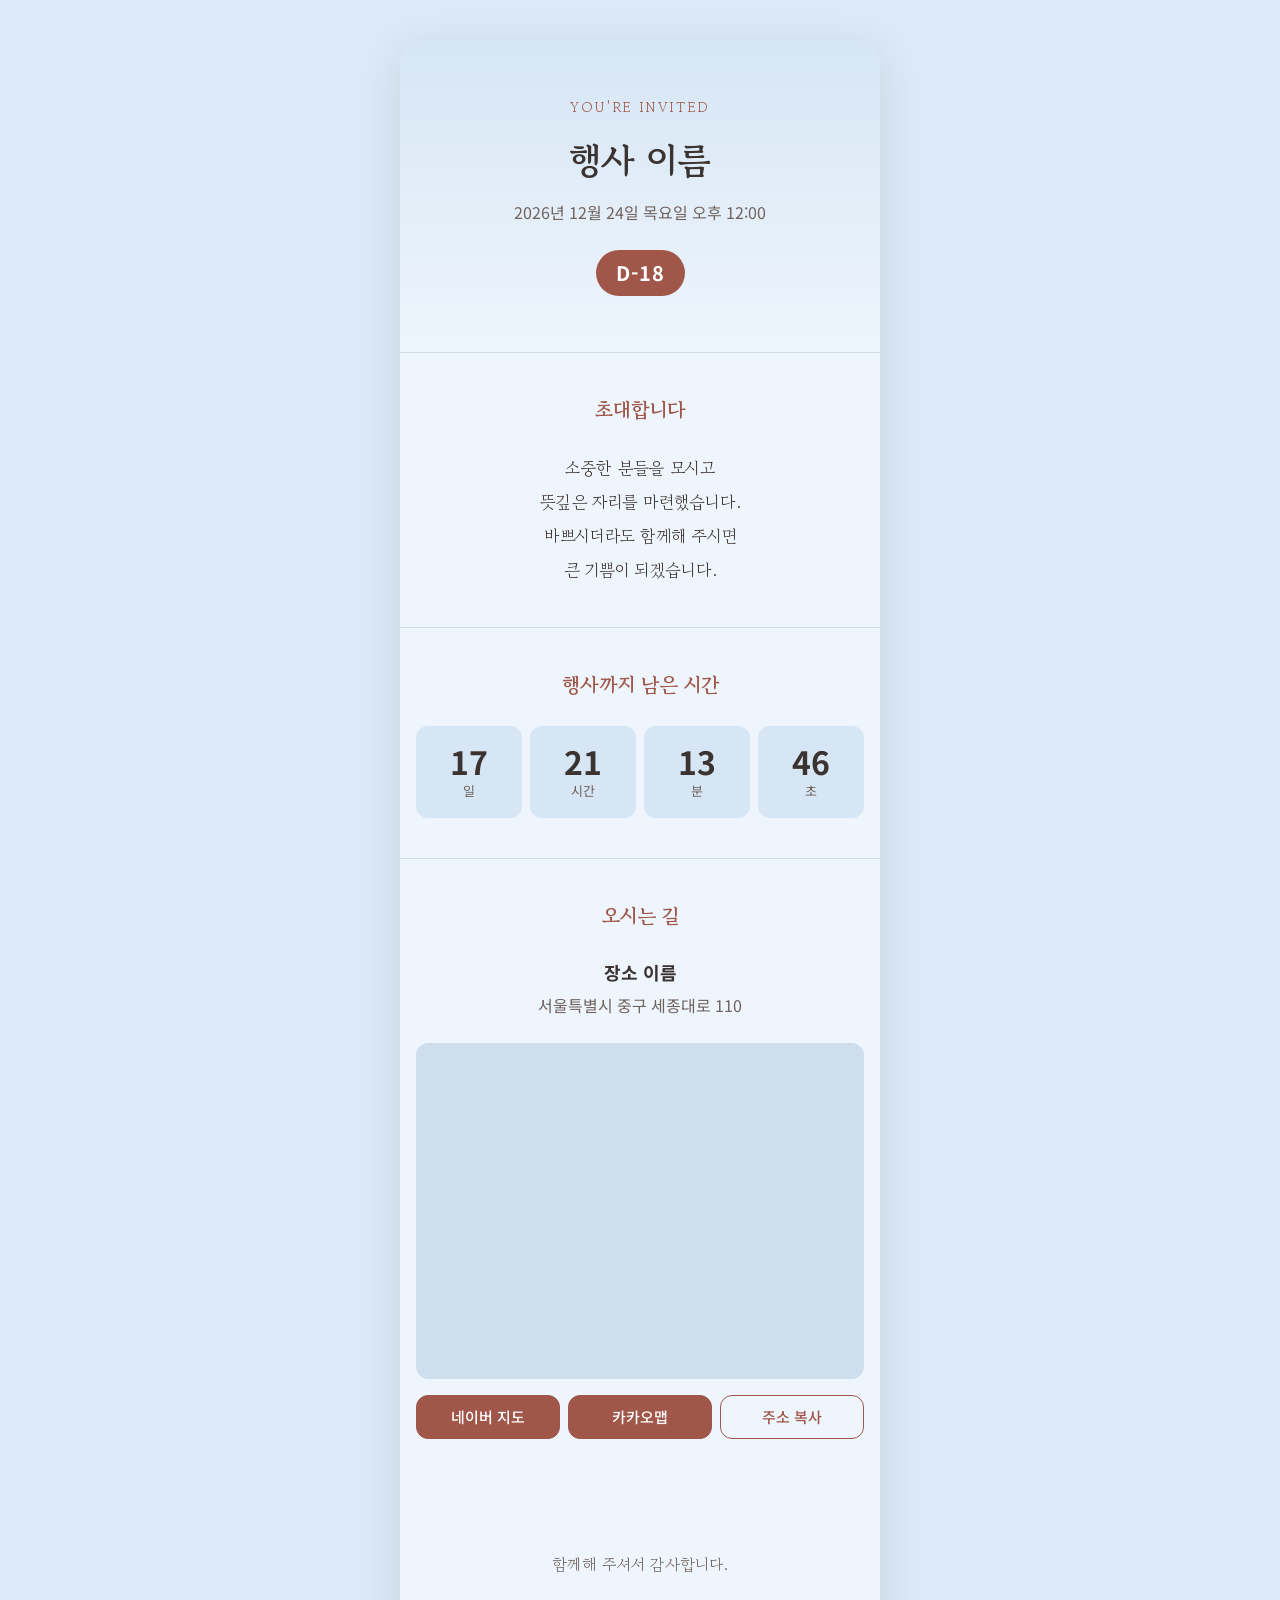
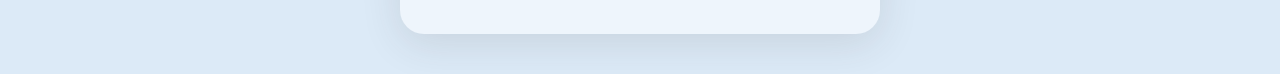
==== index.html @ 76365fe7 "모바일 반응형 초대장 첫 버전 - 순수 HTML/CSS/JS로 만든 모바일 우선 초대장 페이지 - 행사일까지 남은 시간을 보여주는 D-Day 카운트다운 - Google 지도 임베드" ====
<!DOCTYPE html>
<html lang="ko">
<head>
  <meta charset="UTF-8">
  <meta name="viewport" content="width=device-width, initial-scale=1, viewport-fit=cover">
  <title>초대장</title>
  <link rel="preconnect" href="https://fonts.googleapis.com">
  <link rel="preconnect" href="https://fonts.gstatic.com" crossorigin>
  <link href="https://fonts.googleapis.com/css2?family=Gowun+Batang:wght@400;700&family=Noto+Sans+KR:wght@400;500;700&display=swap" rel="stylesheet">
  <link rel="stylesheet" href="css/style.css">
  <script src="js/main.js" defer></script>
</head>
<body>
  <main class="card">
    <header class="hero">
      <p class="hero-eyebrow">You're invited</p>
      <h1 class="hero-title" data-event="title">행사 이름</h1>
      <p class="hero-date" data-event="dateText">날짜</p>
      <p class="dday-badge" id="dday-badge">D-?</p>
    </header>

    <section class="section greeting">
      <h2 class="section-title">초대합니다</h2>
      <p>
        소중한 분들을 모시고<br>
        뜻깊은 자리를 마련했습니다.<br>
        바쁘시더라도 함께해 주시면<br>
        큰 기쁨이 되겠습니다.
      </p>
    </section>

    <section class="section countdown-section">
      <h2 class="section-title">행사까지 남은 시간</h2>
      <div class="countdown" id="countdown" role="timer">
        <div class="countdown-item">
          <span class="countdown-num" data-unit="days">00</span>
          <span class="countdown-label">일</span>
        </div>
        <div class="countdown-item">
          <span class="countdown-num" data-unit="hours">00</span>
          <span class="countdown-label">시간</span>
        </div>
        <div class="countdown-item">
          <span class="countdown-num" data-unit="minutes">00</span>
          <span class="countdown-label">분</span>
        </div>
        <div class="countdown-item">
          <span class="countdown-num" data-unit="seconds">00</span>
          <span class="countdown-label">초</span>
        </div>
      </div>
      <p class="countdown-message" id="countdown-message"></p>
    </section>

    <section class="section map-section">
      <h2 class="section-title">오시는 길</h2>
      <p class="place-name" data-event="placeName">장소 이름</p>
      <p class="place-address" data-event="address">주소</p>

      <div class="map-frame">
        <iframe
          id="map-iframe"
          title="행사 장소 지도"
          loading="lazy"
          referrerpolicy="no-referrer-when-downgrade"
          allowfullscreen></iframe>
      </div>

      <div class="map-buttons">
        <a class="btn" id="naver-link" target="_blank" rel="noopener">네이버 지도</a>
        <a class="btn" id="kakao-link" target="_blank" rel="noopener">카카오맵</a>
        <button class="btn btn-outline" id="copy-address" type="button">주소 복사</button>
      </div>
      <p class="copy-status" id="copy-status" aria-live="polite"></p>
    </section>

    <footer class="footer">
      <p>함께해 주셔서 감사합니다.</p>
    </footer>
  </main>
</body>
</html>
---- css/style.css ----
:root {
  --color-bg: #dceaf7;
  --color-card: #eef5fc;
  --color-text: #3b3330;
  --color-muted: #6f625c;
  --color-accent: #a0574a;
  --color-accent-soft: #d6e6f5;
  --color-line: #cfdeed;

  --font-serif: 'Gowun Batang', serif;
  --font-sans: 'Noto Sans KR', system-ui, sans-serif;

  --space-1: 0.5rem;
  --space-2: 1rem;
  --space-3: 1.5rem;
  --space-4: 2.5rem;
  --space-5: 3.5rem;

  --radius: 12px;
  --max-width: 480px;
}

*,
*::before,
*::after {
  box-sizing: border-box;
}

html {
  -webkit-text-size-adjust: 100%;
}

body {
  margin: 0;
  background: var(--color-bg);
  color: var(--color-text);
  font-family: var(--font-sans);
  font-size: 16px;
  line-height: 1.7;
  overflow-x: hidden;
}

h1,
h2,
p {
  margin: 0;
}

.card {
  max-width: var(--max-width);
  margin: 0 auto;
  min-height: 100vh;
  background: var(--color-card);
  padding-bottom: env(safe-area-inset-bottom);
}

/* 첫 화면 */
.hero {
  padding: calc(var(--space-5) + env(safe-area-inset-top)) max(16px, env(safe-area-inset-right)) var(--space-5) max(16px, env(safe-area-inset-left));
  text-align: center;
  background: linear-gradient(180deg, var(--color-accent-soft) 0%, var(--color-card) 100%);
}

.hero-eyebrow {
  font-family: var(--font-serif);
  font-size: 0.875rem;
  letter-spacing: 0.2em;
  text-transform: uppercase;
  color: var(--color-accent);
}

.hero-title {
  margin-top: var(--space-2);
  font-family: var(--font-serif);
  font-size: clamp(1.75rem, 8vw, 2.25rem);
  font-weight: 700;
  line-height: 1.3;
  word-break: keep-all;
}

.hero-date {
  margin-top: var(--space-2);
  color: var(--color-muted);
}

.dday-badge {
  display: inline-block;
  margin-top: var(--space-3);
  padding: 0.375rem 1.25rem;
  border-radius: 999px;
  background: var(--color-accent);
  color: #fff;
  font-size: 1.25rem;
  font-weight: 700;
  font-variant-numeric: tabular-nums;
  letter-spacing: 0.05em;
}

/* 공통 섹션 */
.section {
  padding: var(--space-4) 16px;
  border-top: 1px solid var(--color-line);
  text-align: center;
}

.section-title {
  margin-bottom: var(--space-3);
  font-family: var(--font-serif);
  font-size: 1.25rem;
  color: var(--color-accent);
}

.greeting p {
  font-family: var(--font-serif);
  font-size: 1.0625rem;
  line-height: 2;
}

/* 카운트다운 */
.countdown {
  display: grid;
  grid-template-columns: repeat(4, 1fr);
  gap: var(--space-1);
}

.countdown-item {
  display: flex;
  flex-direction: column;
  align-items: center;
  padding: var(--space-2) 0;
  border-radius: var(--radius);
  background: var(--color-accent-soft);
}

.countdown-num {
  font-size: clamp(1.5rem, 7vw, 2rem);
  font-weight: 700;
  line-height: 1.2;
  font-variant-numeric: tabular-nums;
}

.countdown-label {
  font-size: 0.8125rem;
  color: var(--color-muted);
}

.countdown-message {
  margin-top: var(--space-2);
  color: var(--color-muted);
}

.countdown-message:empty {
  display: none;
}

/* 지도 */
.place-name {
  font-size: 1.125rem;
  font-weight: 700;
}

.place-address {
  margin-top: 0.25rem;
  color: var(--color-muted);
  word-break: keep-all;
}

.map-frame {
  margin-top: var(--space-3);
  border-radius: var(--radius);
  overflow: hidden;
  border: 1px solid var(--color-line);
  aspect-ratio: 4 / 3;
  background: var(--color-line);
}

.map-frame iframe {
  display: block;
  width: 100%;
  height: 100%;
  border: 0;
}

.map-buttons {
  display: grid;
  grid-template-columns: repeat(3, 1fr);
  gap: var(--space-1);
  margin-top: var(--space-2);
}

.btn {
  display: flex;
  align-items: center;
  justify-content: center;
  min-height: 44px;
  padding: 0 0.5rem;
  border: 1px solid var(--color-accent);
  border-radius: var(--radius);
  background: var(--color-accent);
  color: #fff;
  font: inherit;
  font-size: 0.9375rem;
  font-weight: 500;
  text-decoration: none;
  cursor: pointer;
  transition: opacity 0.2s;
}

.btn:active {
  opacity: 0.8;
}

.btn:focus-visible {
  outline: 2px solid var(--color-text);
  outline-offset: 2px;
}

.btn-outline {
  background: transparent;
  color: var(--color-accent);
}

.copy-status {
  min-height: 1.7em;
  margin-top: var(--space-1);
  font-size: 0.875rem;
  color: var(--color-muted);
}

.footer {
  padding: var(--space-4) 16px var(--space-5);
  text-align: center;
  font-family: var(--font-serif);
  color: var(--color-muted);
}

/* 넓은 화면에서는 스마트폰 화면처럼 카드로 보이게 */
@media (min-width: 768px) {
  body {
    padding: var(--space-4) 0;
  }

  .card {
    min-height: auto;
    border-radius: 24px;
    overflow: hidden;
    box-shadow: 0 10px 40px rgba(59, 51, 48, 0.12);
  }
}

@media (prefers-reduced-motion: reduce) {
  .btn {
    transition: none;
  }
}
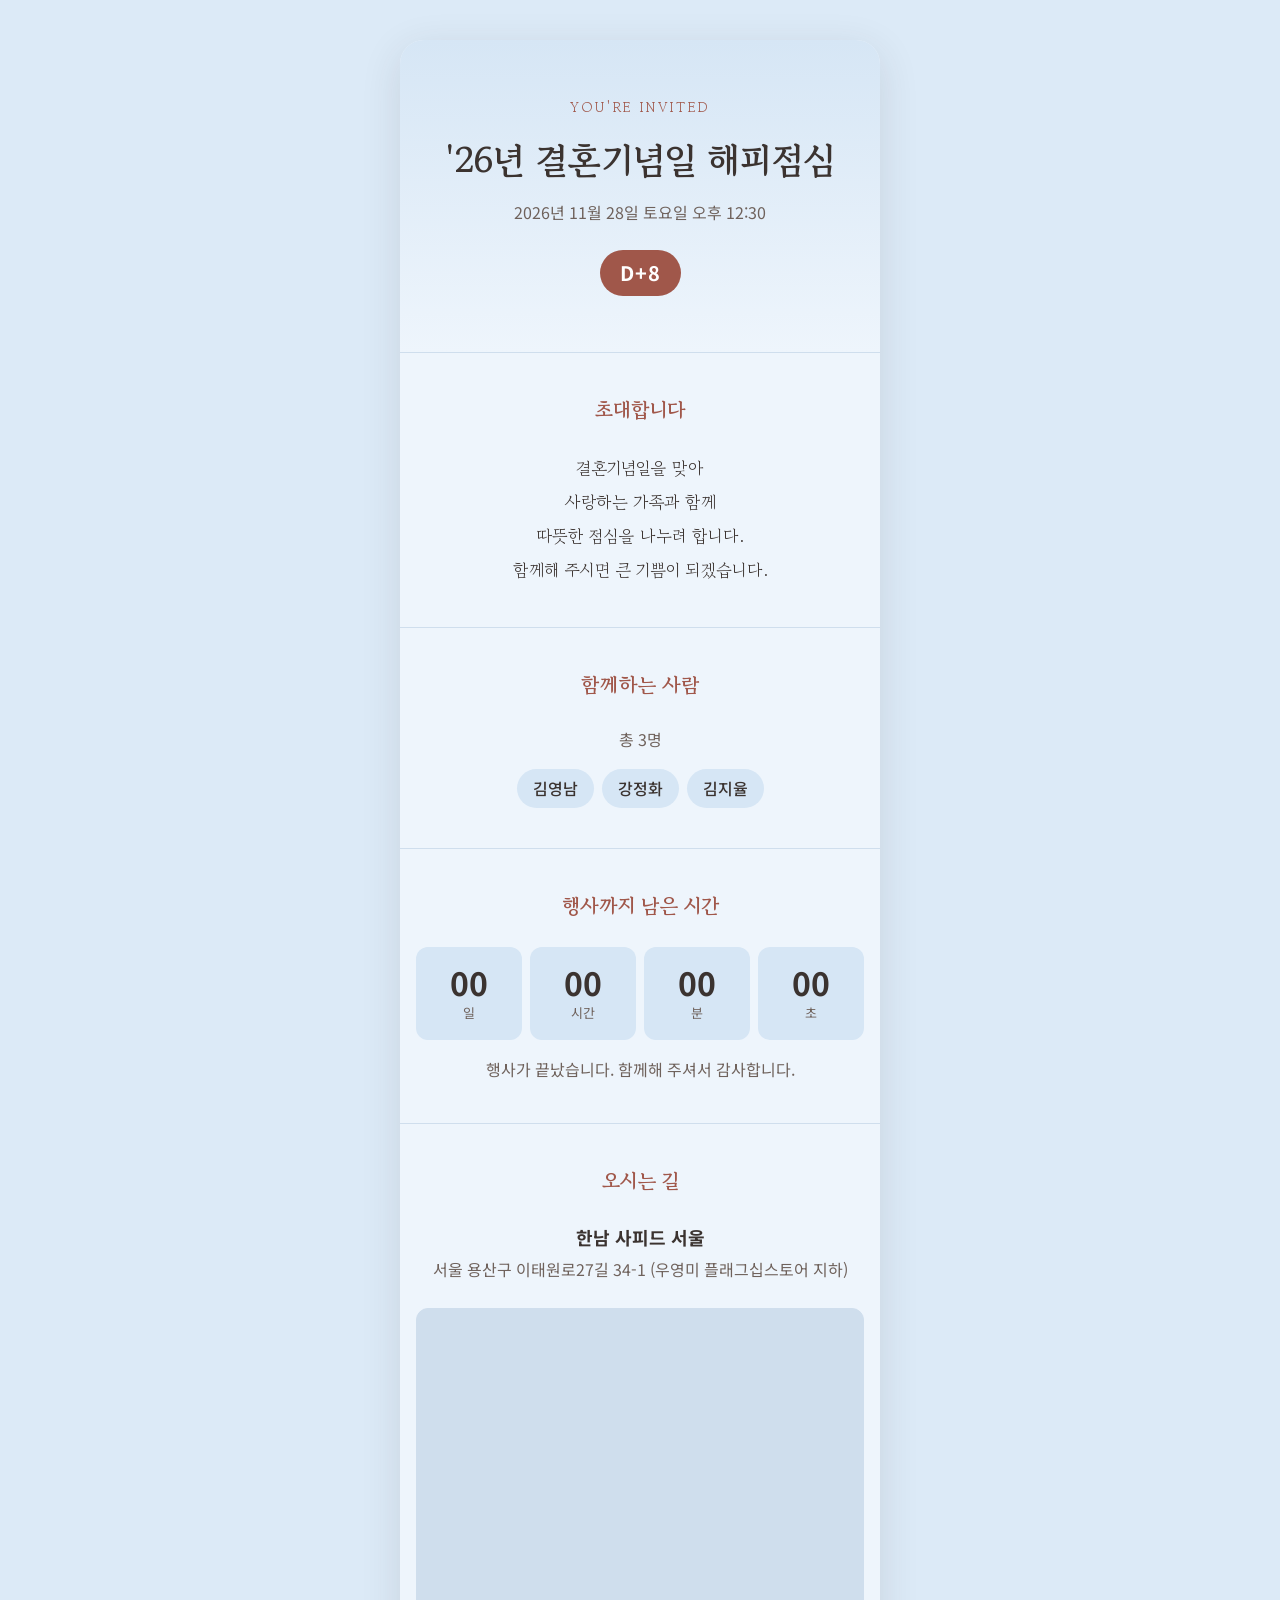
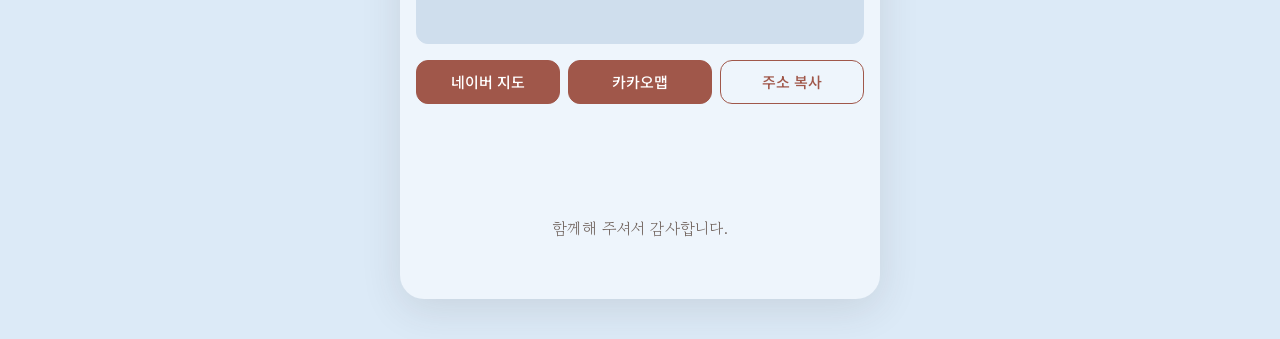
==== commit 5c6306b7: "결혼기념일 점심 초대장으로 내용 변경 - 행사 이름, 일시(2026-11-28 12:30) 반영 - 참석자 목록(총 3명) 섹션 추가 - 장소를 한남 사피드 서울로 변경, 카카오맵" ====
--- a/index.html
+++ b/index.html
@@ -22,11 +22,17 @@
     <section class="section greeting">
       <h2 class="section-title">초대합니다</h2>
       <p>
-        소중한 분들을 모시고<br>
-        뜻깊은 자리를 마련했습니다.<br>
-        바쁘시더라도 함께해 주시면<br>
-        큰 기쁨이 되겠습니다.
+        결혼기념일을 맞아<br>
+        사랑하는 가족과 함께<br>
+        따뜻한 점심을 나누려 합니다.<br>
+        함께해 주시면 큰 기쁨이 되겠습니다.
       </p>
+    </section>
+
+    <section class="section attendee-section">
+      <h2 class="section-title">함께하는 사람</h2>
+      <p class="attendee-count" id="attendee-count"></p>
+      <ul class="attendee-list" id="attendee-list"></ul>
     </section>
 
     <section class="section countdown-section">
--- a/css/style.css
+++ b/css/style.css
@@ -114,6 +114,28 @@
   font-family: var(--font-serif);
   font-size: 1.0625rem;
   line-height: 2;
+}
+
+/* 참석자 */
+.attendee-count {
+  color: var(--color-muted);
+}
+
+.attendee-list {
+  display: flex;
+  flex-wrap: wrap;
+  justify-content: center;
+  gap: var(--space-1);
+  margin: var(--space-2) 0 0;
+  padding: 0;
+  list-style: none;
+}
+
+.attendee-list li {
+  padding: 0.375rem 1rem;
+  border-radius: 999px;
+  background: var(--color-accent-soft);
+  font-weight: 500;
 }
 
 /* 카운트다운 */
